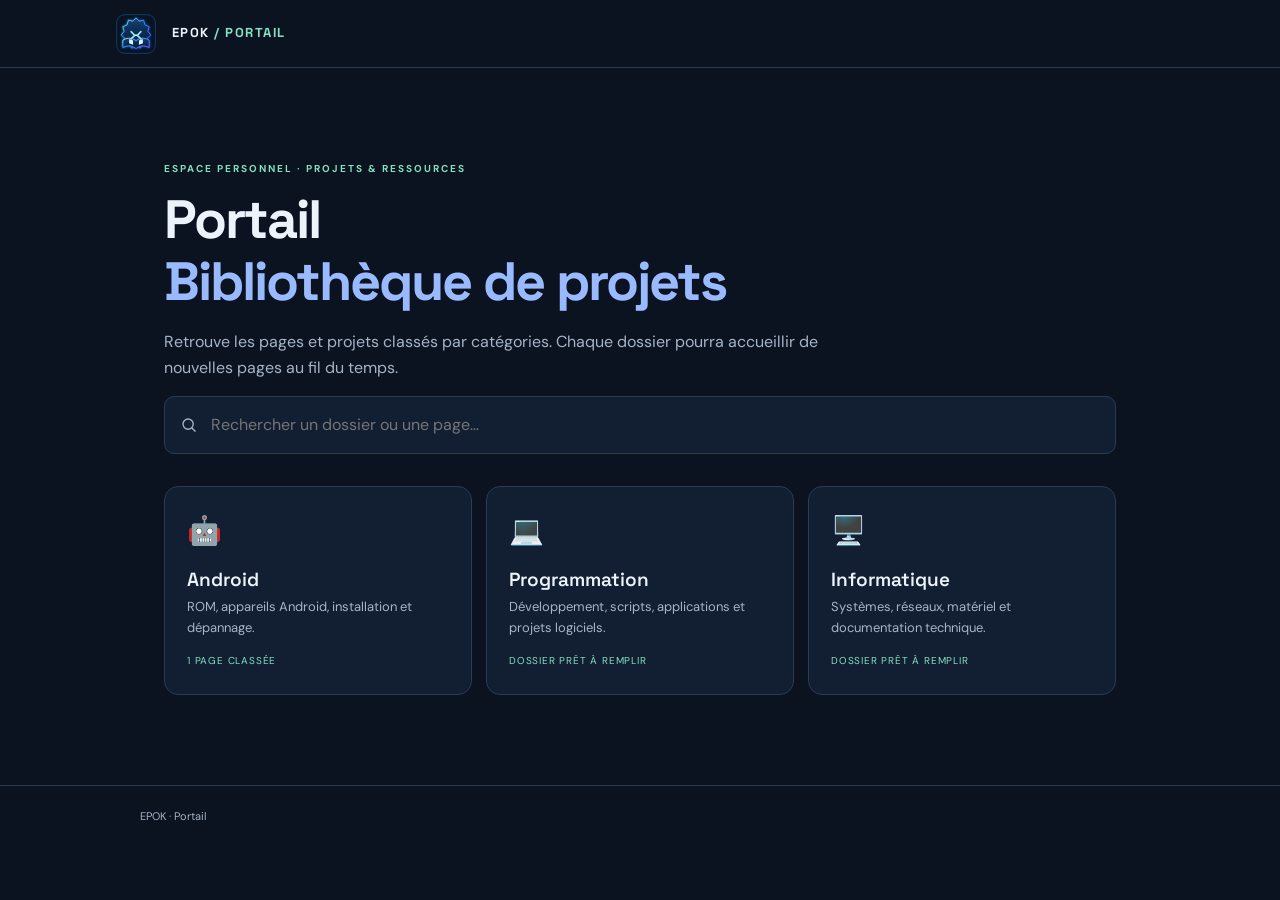
==== index.html @ 2ad29265 "Align search icon across portal pages" ====
<!doctype html><html lang="fr"><head><meta charset="utf-8"><meta name="viewport" content="width=device-width,initial-scale=1"><link rel="icon" type="image/svg+xml" href="assets/epok-logo.svg"><meta name="theme-color" content="#0b1220"><meta name="description" content="Espace de classement des projets et pages EPOK."><title>Portail · EPOK</title><style>
@import url('https://fonts.googleapis.com/css2?family=DM+Sans:wght@400;500;600;700&family=Space+Grotesk:wght@400;500;600;700&display=swap');
:root{--bg:#0b1220;--panel:#121f32;--line:#2a3b52;--txt:#edf3fb;--muted:#a5b4c7;--mint:#83e0c1;--blue:#9abaff}*{box-sizing:border-box}body{margin:0;background:var(--bg);color:var(--txt);font:16px/1.6 'DM Sans',sans-serif}.top{height:68px;padding:0 max(calc((100vw - 1050px)/2),24px);display:flex;align-items:center;border-bottom:1px solid var(--line)}a{color:inherit;text-decoration:none}.brand{font:700 13px 'Space Grotesk';letter-spacing:1.5px}.logo{display:inline-grid;place-items:center;background:var(--mint);color:#10251f;width:29px;height:29px;border-radius:8px;margin-right:9px}.logo-img{width:42px;height:42px;object-fit:contain;margin-right:10px;vertical-align:middle}main{max-width:1000px;margin:auto;padding:45px 24px 90px}.crumb{font-size:13px;color:var(--muted)}.crumb a{color:var(--mint)}.eyebrow{font-size:10px;letter-spacing:2px;color:var(--mint);font-weight:700;margin-top:48px}h1{font:700 clamp(34px,6vw,54px)/1.15 'Space Grotesk';letter-spacing:-2px;margin:12px 0}.lead{color:var(--muted);max-width:680px}.grid{display:grid;grid-template-columns:repeat(auto-fit,minmax(230px,1fr));gap:14px;margin-top:32px}.card{display:block;padding:22px;background:var(--panel);border:1px solid var(--line);border-radius:14px;min-height:155px;transition:.2s}.card:hover{border-color:var(--mint);transform:translateY(-2px)}.ico{font-size:28px}.card h2{font:600 19px 'Space Grotesk';margin:13px 0 5px}.card p{font-size:13px;color:var(--muted);margin:0}.tag{display:inline-block;margin-top:15px;font-size:10px;color:var(--mint);letter-spacing:.8px;text-transform:uppercase}.search{position:relative;max-width:650px;margin-top:28px}.search input{width:100%;padding:15px 18px 15px 46px;border:1px solid var(--line);border-radius:10px;background:var(--panel);color:var(--txt);font:inherit;outline:none}.search input:focus{border-color:var(--mint)}.search .search-icon{position:absolute;left:16px;top:50%;transform:translateY(-50%);width:18px;height:18px;color:var(--muted);display:block;pointer-events:none}.empty{display:none;color:var(--muted);padding:18px;border:1px dashed var(--line);border-radius:10px;margin-top:15px}footer{border-top:1px solid var(--line);padding:22px max(calc((100vw - 1000px)/2),24px);color:var(--muted);font-size:11px}
</style></head><body><header class="top"><a class="brand" href="./"><img class="logo-img" src="assets/epok-logo.svg" alt="EPOK"> EPOK <span style="color:#83e0c1">/ PORTAIL</span></a></header><main><div class="eyebrow">ESPACE PERSONNEL · PROJETS & RESSOURCES</div><h1>Portail<br><span style="color:var(--blue)">Bibliothèque de projets</span></h1><p class="lead">Retrouve les pages et projets classés par catégories. Chaque dossier pourra accueillir de nouvelles pages au fil du temps.</p><label class="search"><svg class="search-icon" viewBox="0 0 24 24" aria-hidden="true" focusable="false"><circle cx="10.8" cy="10.8" r="6.8" fill="none" stroke="currentColor" stroke-width="1.8"/><path d="m16 16 4.2 4.2" fill="none" stroke="currentColor" stroke-width="1.8" stroke-linecap="round"/></svg><input id="q" type="search" placeholder="Rechercher un dossier ou une page…" aria-label="Rechercher"></label><div class="grid" id="grid"><a class="card item" href="android/"><span class="ico">🤖</span><h2>Android</h2><p>ROM, appareils Android, installation et dépannage.</p><span class="tag">1 page classée</span></a><a class="card item" href="programmation/"><span class="ico">💻</span><h2>Programmation</h2><p>Développement, scripts, applications et projets logiciels.</p><span class="tag">Dossier prêt à remplir</span></a><a class="card item" href="informatique/"><span class="ico">🖥️</span><h2>Informatique</h2><p>Systèmes, réseaux, matériel et documentation technique.</p><span class="tag">Dossier prêt à remplir</span></a></div><p class="empty" id="empty">Aucun dossier trouvé.</p></main><footer>EPOK · Portail</footer><script>const q=document.getElementById('q'),items=[...document.querySelectorAll('.item')],empty=document.getElementById('empty');q.addEventListener('input',()=>{let n=0;const v=q.value.toLocaleLowerCase('fr').trim();items.forEach(x=>{const ok=x.innerText.toLocaleLowerCase('fr').includes(v);x.style.display=ok?'block':'none';if(ok)n++});empty.style.display=n?'none':'block'});</script></body></html>
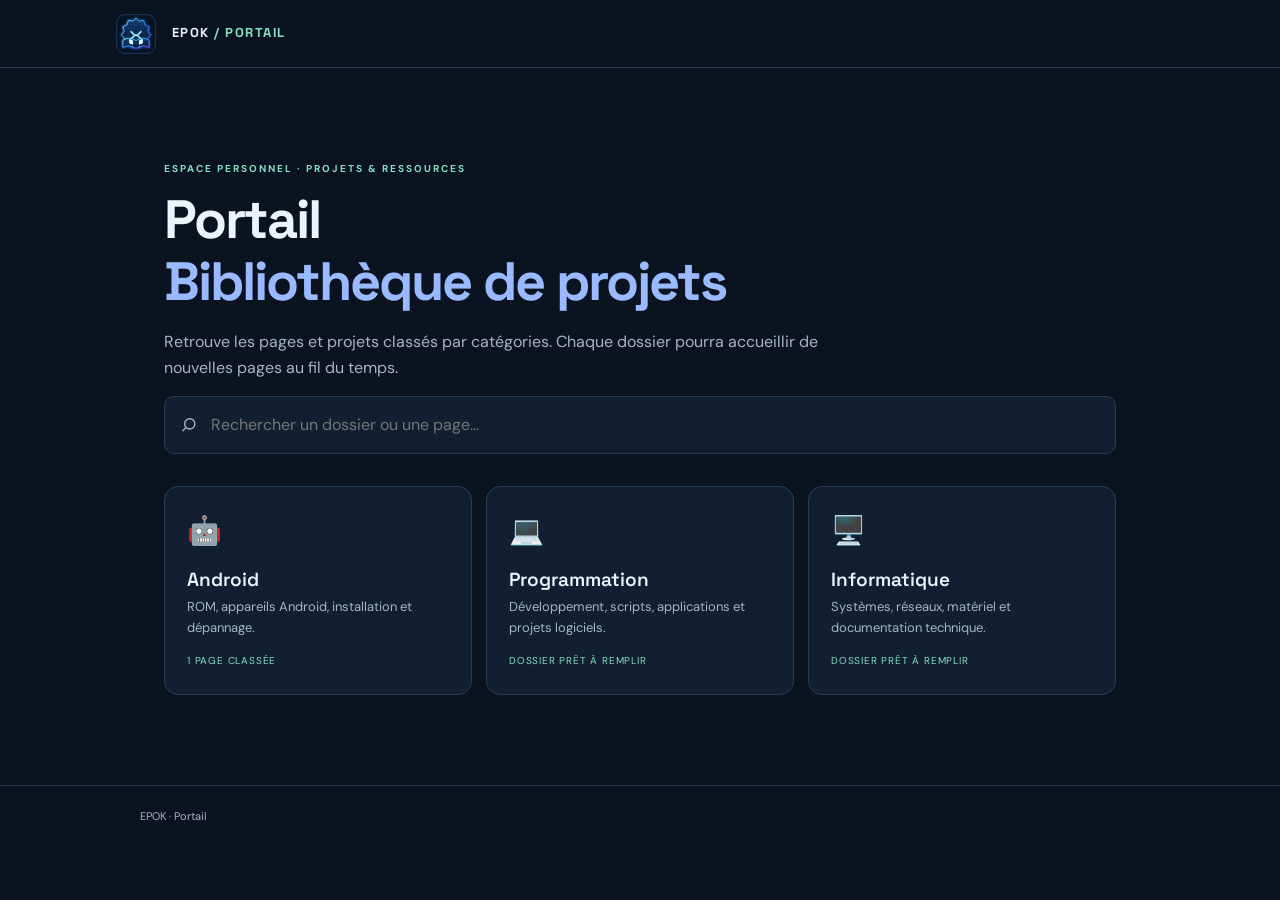
==== commit 47e87ade: "Match search icon orientation to reference" ====
--- a/index.html
+++ b/index.html
@@ -1,4 +1,4 @@
 <!doctype html><html lang="fr"><head><meta charset="utf-8"><meta name="viewport" content="width=device-width,initial-scale=1"><link rel="icon" type="image/svg+xml" href="assets/epok-logo.svg"><meta name="theme-color" content="#0b1220"><meta name="description" content="Espace de classement des projets et pages EPOK."><title>Portail · EPOK</title><style>
 @import url('https://fonts.googleapis.com/css2?family=DM+Sans:wght@400;500;600;700&family=Space+Grotesk:wght@400;500;600;700&display=swap');
 :root{--bg:#0b1220;--panel:#121f32;--line:#2a3b52;--txt:#edf3fb;--muted:#a5b4c7;--mint:#83e0c1;--blue:#9abaff}*{box-sizing:border-box}body{margin:0;background:var(--bg);color:var(--txt);font:16px/1.6 'DM Sans',sans-serif}.top{height:68px;padding:0 max(calc((100vw - 1050px)/2),24px);display:flex;align-items:center;border-bottom:1px solid var(--line)}a{color:inherit;text-decoration:none}.brand{font:700 13px 'Space Grotesk';letter-spacing:1.5px}.logo{display:inline-grid;place-items:center;background:var(--mint);color:#10251f;width:29px;height:29px;border-radius:8px;margin-right:9px}.logo-img{width:42px;height:42px;object-fit:contain;margin-right:10px;vertical-align:middle}main{max-width:1000px;margin:auto;padding:45px 24px 90px}.crumb{font-size:13px;color:var(--muted)}.crumb a{color:var(--mint)}.eyebrow{font-size:10px;letter-spacing:2px;color:var(--mint);font-weight:700;margin-top:48px}h1{font:700 clamp(34px,6vw,54px)/1.15 'Space Grotesk';letter-spacing:-2px;margin:12px 0}.lead{color:var(--muted);max-width:680px}.grid{display:grid;grid-template-columns:repeat(auto-fit,minmax(230px,1fr));gap:14px;margin-top:32px}.card{display:block;padding:22px;background:var(--panel);border:1px solid var(--line);border-radius:14px;min-height:155px;transition:.2s}.card:hover{border-color:var(--mint);transform:translateY(-2px)}.ico{font-size:28px}.card h2{font:600 19px 'Space Grotesk';margin:13px 0 5px}.card p{font-size:13px;color:var(--muted);margin:0}.tag{display:inline-block;margin-top:15px;font-size:10px;color:var(--mint);letter-spacing:.8px;text-transform:uppercase}.search{position:relative;max-width:650px;margin-top:28px}.search input{width:100%;padding:15px 18px 15px 46px;border:1px solid var(--line);border-radius:10px;background:var(--panel);color:var(--txt);font:inherit;outline:none}.search input:focus{border-color:var(--mint)}.search .search-icon{position:absolute;left:16px;top:50%;transform:translateY(-50%);width:18px;height:18px;color:var(--muted);display:block;pointer-events:none}.empty{display:none;color:var(--muted);padding:18px;border:1px dashed var(--line);border-radius:10px;margin-top:15px}footer{border-top:1px solid var(--line);padding:22px max(calc((100vw - 1000px)/2),24px);color:var(--muted);font-size:11px}
-</style></head><body><header class="top"><a class="brand" href="./"><img class="logo-img" src="assets/epok-logo.svg" alt="EPOK"> EPOK <span style="color:#83e0c1">/ PORTAIL</span></a></header><main><div class="eyebrow">ESPACE PERSONNEL · PROJETS & RESSOURCES</div><h1>Portail<br><span style="color:var(--blue)">Bibliothèque de projets</span></h1><p class="lead">Retrouve les pages et projets classés par catégories. Chaque dossier pourra accueillir de nouvelles pages au fil du temps.</p><label class="search"><svg class="search-icon" viewBox="0 0 24 24" aria-hidden="true" focusable="false"><circle cx="10.8" cy="10.8" r="6.8" fill="none" stroke="currentColor" stroke-width="1.8"/><path d="m16 16 4.2 4.2" fill="none" stroke="currentColor" stroke-width="1.8" stroke-linecap="round"/></svg><input id="q" type="search" placeholder="Rechercher un dossier ou une page…" aria-label="Rechercher"></label><div class="grid" id="grid"><a class="card item" href="android/"><span class="ico">🤖</span><h2>Android</h2><p>ROM, appareils Android, installation et dépannage.</p><span class="tag">1 page classée</span></a><a class="card item" href="programmation/"><span class="ico">💻</span><h2>Programmation</h2><p>Développement, scripts, applications et projets logiciels.</p><span class="tag">Dossier prêt à remplir</span></a><a class="card item" href="informatique/"><span class="ico">🖥️</span><h2>Informatique</h2><p>Systèmes, réseaux, matériel et documentation technique.</p><span class="tag">Dossier prêt à remplir</span></a></div><p class="empty" id="empty">Aucun dossier trouvé.</p></main><footer>EPOK · Portail</footer><script>const q=document.getElementById('q'),items=[...document.querySelectorAll('.item')],empty=document.getElementById('empty');q.addEventListener('input',()=>{let n=0;const v=q.value.toLocaleLowerCase('fr').trim();items.forEach(x=>{const ok=x.innerText.toLocaleLowerCase('fr').includes(v);x.style.display=ok?'block':'none';if(ok)n++});empty.style.display=n?'none':'block'});</script></body></html>+</style></head><body><header class="top"><a class="brand" href="./"><img class="logo-img" src="assets/epok-logo.svg" alt="EPOK"> EPOK <span style="color:#83e0c1">/ PORTAIL</span></a></header><main><div class="eyebrow">ESPACE PERSONNEL · PROJETS & RESSOURCES</div><h1>Portail<br><span style="color:var(--blue)">Bibliothèque de projets</span></h1><p class="lead">Retrouve les pages et projets classés par catégories. Chaque dossier pourra accueillir de nouvelles pages au fil du temps.</p><label class="search"><svg class="search-icon" viewBox="0 0 24 24" aria-hidden="true" focusable="false"><circle cx="13" cy="10.5" r="6.8" fill="none" stroke="currentColor" stroke-width="1.8"/><path d="m8.2 15.3-4.4 4.4" fill="none" stroke="currentColor" stroke-width="1.8" stroke-linecap="round"/></svg><input id="q" type="search" placeholder="Rechercher un dossier ou une page…" aria-label="Rechercher"></label><div class="grid" id="grid"><a class="card item" href="android/"><span class="ico">🤖</span><h2>Android</h2><p>ROM, appareils Android, installation et dépannage.</p><span class="tag">1 page classée</span></a><a class="card item" href="programmation/"><span class="ico">💻</span><h2>Programmation</h2><p>Développement, scripts, applications et projets logiciels.</p><span class="tag">Dossier prêt à remplir</span></a><a class="card item" href="informatique/"><span class="ico">🖥️</span><h2>Informatique</h2><p>Systèmes, réseaux, matériel et documentation technique.</p><span class="tag">Dossier prêt à remplir</span></a></div><p class="empty" id="empty">Aucun dossier trouvé.</p></main><footer>EPOK · Portail</footer><script>const q=document.getElementById('q'),items=[...document.querySelectorAll('.item')],empty=document.getElementById('empty');q.addEventListener('input',()=>{let n=0;const v=q.value.toLocaleLowerCase('fr').trim();items.forEach(x=>{const ok=x.innerText.toLocaleLowerCase('fr').includes(v);x.style.display=ok?'block':'none';if(ok)n++});empty.style.display=n?'none':'block'});</script></body></html>
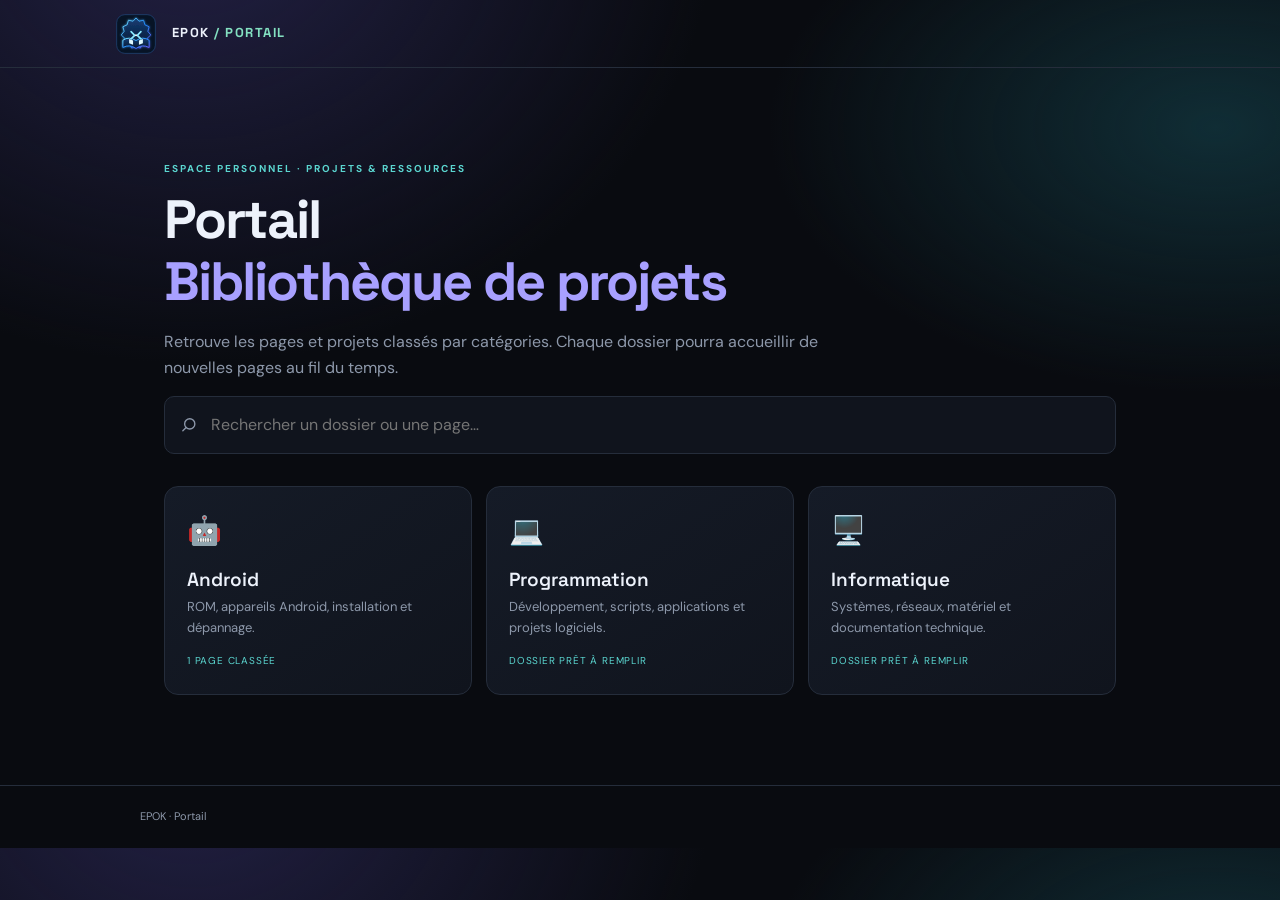
==== commit 3c1c5897: "Align EPOK portal colors and background with EPOK Social" ====
--- a/index.html
+++ b/index.html
@@ -1,4 +1,4 @@
-<!doctype html><html lang="fr"><head><meta charset="utf-8"><meta name="viewport" content="width=device-width,initial-scale=1"><link rel="icon" type="image/svg+xml" href="assets/epok-logo.svg"><meta name="theme-color" content="#0b1220"><meta name="description" content="Espace de classement des projets et pages EPOK."><title>Portail · EPOK</title><style>
+<!doctype html><html lang="fr"><head><meta charset="utf-8"><meta name="viewport" content="width=device-width,initial-scale=1"><link rel="icon" type="image/svg+xml" href="assets/epok-favicon.svg"><meta name="theme-color" content="#0b1220"><meta name="description" content="Espace de classement des projets et pages EPOK."><title>Portail · EPOK</title><style>
 @import url('https://fonts.googleapis.com/css2?family=DM+Sans:wght@400;500;600;700&family=Space+Grotesk:wght@400;500;600;700&display=swap');
-:root{--bg:#0b1220;--panel:#121f32;--line:#2a3b52;--txt:#edf3fb;--muted:#a5b4c7;--mint:#83e0c1;--blue:#9abaff}*{box-sizing:border-box}body{margin:0;background:var(--bg);color:var(--txt);font:16px/1.6 'DM Sans',sans-serif}.top{height:68px;padding:0 max(calc((100vw - 1050px)/2),24px);display:flex;align-items:center;border-bottom:1px solid var(--line)}a{color:inherit;text-decoration:none}.brand{font:700 13px 'Space Grotesk';letter-spacing:1.5px}.logo{display:inline-grid;place-items:center;background:var(--mint);color:#10251f;width:29px;height:29px;border-radius:8px;margin-right:9px}.logo-img{width:42px;height:42px;object-fit:contain;margin-right:10px;vertical-align:middle}main{max-width:1000px;margin:auto;padding:45px 24px 90px}.crumb{font-size:13px;color:var(--muted)}.crumb a{color:var(--mint)}.eyebrow{font-size:10px;letter-spacing:2px;color:var(--mint);font-weight:700;margin-top:48px}h1{font:700 clamp(34px,6vw,54px)/1.15 'Space Grotesk';letter-spacing:-2px;margin:12px 0}.lead{color:var(--muted);max-width:680px}.grid{display:grid;grid-template-columns:repeat(auto-fit,minmax(230px,1fr));gap:14px;margin-top:32px}.card{display:block;padding:22px;background:var(--panel);border:1px solid var(--line);border-radius:14px;min-height:155px;transition:.2s}.card:hover{border-color:var(--mint);transform:translateY(-2px)}.ico{font-size:28px}.card h2{font:600 19px 'Space Grotesk';margin:13px 0 5px}.card p{font-size:13px;color:var(--muted);margin:0}.tag{display:inline-block;margin-top:15px;font-size:10px;color:var(--mint);letter-spacing:.8px;text-transform:uppercase}.search{position:relative;max-width:650px;margin-top:28px}.search input{width:100%;padding:15px 18px 15px 46px;border:1px solid var(--line);border-radius:10px;background:var(--panel);color:var(--txt);font:inherit;outline:none}.search input:focus{border-color:var(--mint)}.search .search-icon{position:absolute;left:16px;top:50%;transform:translateY(-50%);width:18px;height:18px;color:var(--muted);display:block;pointer-events:none}.empty{display:none;color:var(--muted);padding:18px;border:1px dashed var(--line);border-radius:10px;margin-top:15px}footer{border-top:1px solid var(--line);padding:22px max(calc((100vw - 1000px)/2),24px);color:var(--muted);font-size:11px}
+:root{--bg:#090b10;--panel:#10141d;--line:#252d3b;--txt:#edf2fb;--muted:#8d98aa;--mint:#5bd6d0;--blue:#a8a0ff}*{box-sizing:border-box}body{margin:0;background:radial-gradient(ellipse at 15% -10%,#222044 0,transparent 34%),radial-gradient(ellipse at 95% 15%,#102d35 0,transparent 26%),var(--bg);color:var(--txt);font:16px/1.6 'DM Sans',sans-serif}.top{height:68px;padding:0 max(calc((100vw - 1050px)/2),24px);display:flex;align-items:center;border-bottom:1px solid var(--line)}a{color:inherit;text-decoration:none}.brand{font:700 13px 'Space Grotesk';letter-spacing:1.5px}.logo{display:inline-grid;place-items:center;background:var(--mint);color:#10251f;width:29px;height:29px;border-radius:8px;margin-right:9px}.logo-img{width:42px;height:42px;object-fit:contain;margin-right:10px;vertical-align:middle}main{max-width:1000px;margin:auto;padding:45px 24px 90px}.crumb{font-size:13px;color:var(--muted)}.crumb a{color:var(--mint)}.eyebrow{font-size:10px;letter-spacing:2px;color:var(--mint);font-weight:700;margin-top:48px}h1{font:700 clamp(34px,6vw,54px)/1.15 'Space Grotesk';letter-spacing:-2px;margin:12px 0}.lead{color:var(--muted);max-width:680px}.grid{display:grid;grid-template-columns:repeat(auto-fit,minmax(230px,1fr));gap:14px;margin-top:32px}.card{display:block;padding:22px;background:linear-gradient(145deg,#151b27,#10141d);border:1px solid var(--line);border-radius:14px;min-height:155px;transition:.2s}.card:hover{border-color:var(--mint);transform:translateY(-2px)}.ico{font-size:28px}.card h2{font:600 19px 'Space Grotesk';margin:13px 0 5px}.card p{font-size:13px;color:var(--muted);margin:0}.tag{display:inline-block;margin-top:15px;font-size:10px;color:var(--mint);letter-spacing:.8px;text-transform:uppercase}.search{position:relative;max-width:650px;margin-top:28px}.search input{width:100%;padding:15px 18px 15px 46px;border:1px solid var(--line);border-radius:10px;background:#10141d;color:var(--txt);font:inherit;outline:none}.search input:focus{border-color:var(--mint)}.search .search-icon{position:absolute;left:16px;top:50%;transform:translateY(-50%);width:18px;height:18px;color:var(--muted);display:block;pointer-events:none}.empty{display:none;color:var(--muted);padding:18px;border:1px dashed var(--line);border-radius:10px;margin-top:15px}footer{border-top:1px solid var(--line);padding:22px max(calc((100vw - 1000px)/2),24px);color:var(--muted);font-size:11px}
 </style></head><body><header class="top"><a class="brand" href="./"><img class="logo-img" src="assets/epok-logo.svg" alt="EPOK"> EPOK <span style="color:#83e0c1">/ PORTAIL</span></a></header><main><div class="eyebrow">ESPACE PERSONNEL · PROJETS & RESSOURCES</div><h1>Portail<br><span style="color:var(--blue)">Bibliothèque de projets</span></h1><p class="lead">Retrouve les pages et projets classés par catégories. Chaque dossier pourra accueillir de nouvelles pages au fil du temps.</p><label class="search"><svg class="search-icon" viewBox="0 0 24 24" aria-hidden="true" focusable="false"><circle cx="13" cy="10.5" r="6.8" fill="none" stroke="currentColor" stroke-width="1.8"/><path d="m8.2 15.3-4.4 4.4" fill="none" stroke="currentColor" stroke-width="1.8" stroke-linecap="round"/></svg><input id="q" type="search" placeholder="Rechercher un dossier ou une page…" aria-label="Rechercher"></label><div class="grid" id="grid"><a class="card item" href="android/"><span class="ico">🤖</span><h2>Android</h2><p>ROM, appareils Android, installation et dépannage.</p><span class="tag">1 page classée</span></a><a class="card item" href="programmation/"><span class="ico">💻</span><h2>Programmation</h2><p>Développement, scripts, applications et projets logiciels.</p><span class="tag">Dossier prêt à remplir</span></a><a class="card item" href="informatique/"><span class="ico">🖥️</span><h2>Informatique</h2><p>Systèmes, réseaux, matériel et documentation technique.</p><span class="tag">Dossier prêt à remplir</span></a></div><p class="empty" id="empty">Aucun dossier trouvé.</p></main><footer>EPOK · Portail</footer><script>const q=document.getElementById('q'),items=[...document.querySelectorAll('.item')],empty=document.getElementById('empty');q.addEventListener('input',()=>{let n=0;const v=q.value.toLocaleLowerCase('fr').trim();items.forEach(x=>{const ok=x.innerText.toLocaleLowerCase('fr').includes(v);x.style.display=ok?'block':'none';if(ok)n++});empty.style.display=n?'none':'block'});</script></body></html>
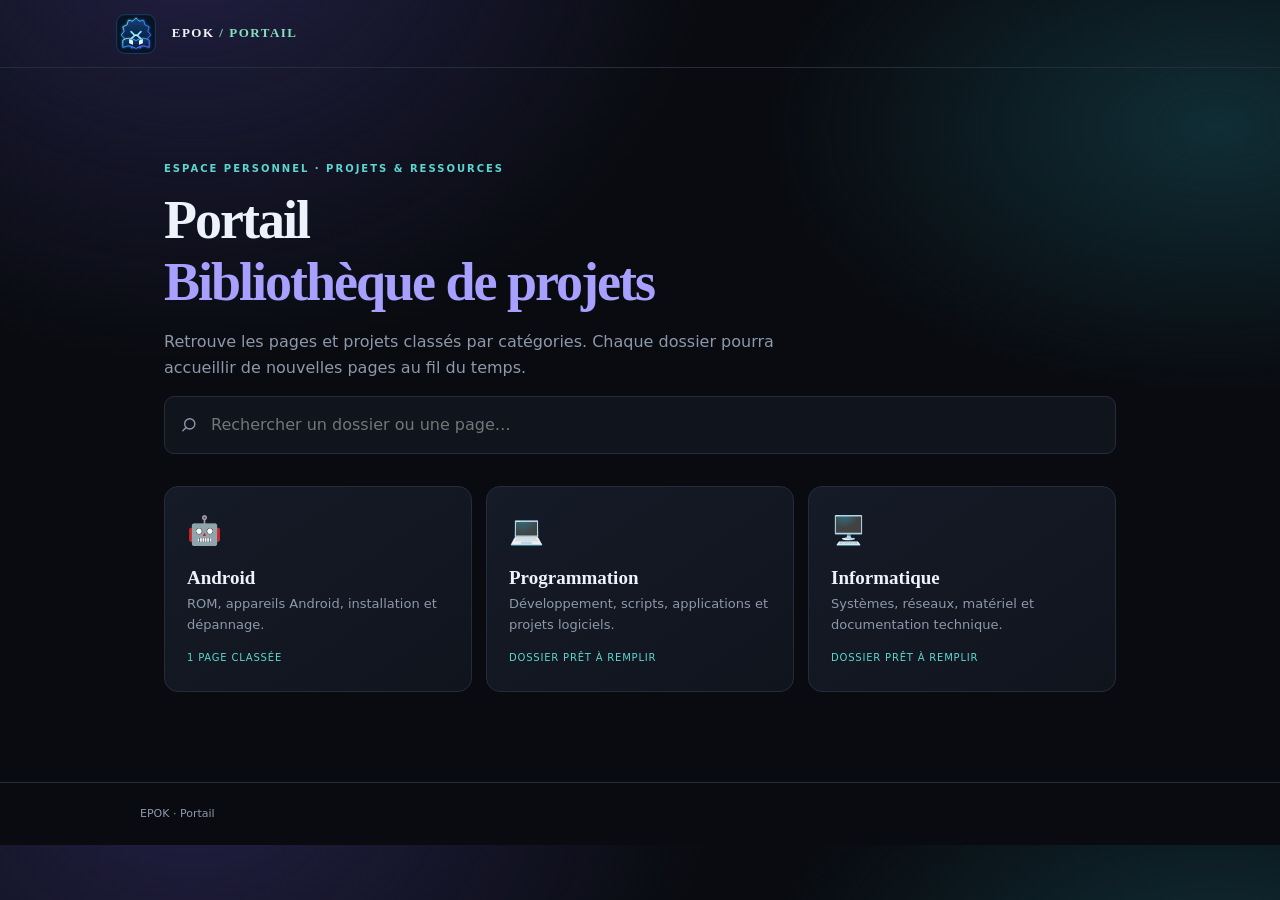
==== commit 36048f16: "Use EPOK Social typography on portal" ====
--- a/index.html
+++ b/index.html
@@ -1,4 +1,4 @@
 <!doctype html><html lang="fr"><head><meta charset="utf-8"><meta name="viewport" content="width=device-width,initial-scale=1"><link rel="icon" type="image/svg+xml" href="assets/epok-favicon.svg"><meta name="theme-color" content="#0b1220"><meta name="description" content="Espace de classement des projets et pages EPOK."><title>Portail · EPOK</title><style>
-@import url('https://fonts.googleapis.com/css2?family=DM+Sans:wght@400;500;600;700&family=Space+Grotesk:wght@400;500;600;700&display=swap');
-:root{--bg:#090b10;--panel:#10141d;--line:#252d3b;--txt:#edf2fb;--muted:#8d98aa;--mint:#5bd6d0;--blue:#a8a0ff}*{box-sizing:border-box}body{margin:0;background:radial-gradient(ellipse at 15% -10%,#222044 0,transparent 34%),radial-gradient(ellipse at 95% 15%,#102d35 0,transparent 26%),var(--bg);color:var(--txt);font:16px/1.6 'DM Sans',sans-serif}.top{height:68px;padding:0 max(calc((100vw - 1050px)/2),24px);display:flex;align-items:center;border-bottom:1px solid var(--line)}a{color:inherit;text-decoration:none}.brand{font:700 13px 'Space Grotesk';letter-spacing:1.5px}.logo{display:inline-grid;place-items:center;background:var(--mint);color:#10251f;width:29px;height:29px;border-radius:8px;margin-right:9px}.logo-img{width:42px;height:42px;object-fit:contain;margin-right:10px;vertical-align:middle}main{max-width:1000px;margin:auto;padding:45px 24px 90px}.crumb{font-size:13px;color:var(--muted)}.crumb a{color:var(--mint)}.eyebrow{font-size:10px;letter-spacing:2px;color:var(--mint);font-weight:700;margin-top:48px}h1{font:700 clamp(34px,6vw,54px)/1.15 'Space Grotesk';letter-spacing:-2px;margin:12px 0}.lead{color:var(--muted);max-width:680px}.grid{display:grid;grid-template-columns:repeat(auto-fit,minmax(230px,1fr));gap:14px;margin-top:32px}.card{display:block;padding:22px;background:linear-gradient(145deg,#151b27,#10141d);border:1px solid var(--line);border-radius:14px;min-height:155px;transition:.2s}.card:hover{border-color:var(--mint);transform:translateY(-2px)}.ico{font-size:28px}.card h2{font:600 19px 'Space Grotesk';margin:13px 0 5px}.card p{font-size:13px;color:var(--muted);margin:0}.tag{display:inline-block;margin-top:15px;font-size:10px;color:var(--mint);letter-spacing:.8px;text-transform:uppercase}.search{position:relative;max-width:650px;margin-top:28px}.search input{width:100%;padding:15px 18px 15px 46px;border:1px solid var(--line);border-radius:10px;background:#10141d;color:var(--txt);font:inherit;outline:none}.search input:focus{border-color:var(--mint)}.search .search-icon{position:absolute;left:16px;top:50%;transform:translateY(-50%);width:18px;height:18px;color:var(--muted);display:block;pointer-events:none}.empty{display:none;color:var(--muted);padding:18px;border:1px dashed var(--line);border-radius:10px;margin-top:15px}footer{border-top:1px solid var(--line);padding:22px max(calc((100vw - 1000px)/2),24px);color:var(--muted);font-size:11px}
+
+:root{--bg:#090b10;--panel:#10141d;--line:#252d3b;--txt:#edf2fb;--muted:#8d98aa;--mint:#5bd6d0;--blue:#a8a0ff}*{box-sizing:border-box}body{margin:0;background:radial-gradient(ellipse at 15% -10%,#222044 0,transparent 34%),radial-gradient(ellipse at 95% 15%,#102d35 0,transparent 26%),var(--bg);color:var(--txt);font:16px/1.6 Inter,ui-sans-serif,system-ui,-apple-system,Segoe UI,sans-serif}.top{height:68px;padding:0 max(calc((100vw - 1050px)/2),24px);display:flex;align-items:center;border-bottom:1px solid var(--line)}a{color:inherit;text-decoration:none}.brand{font:700 13px Inter;letter-spacing:1.5px}.logo{display:inline-grid;place-items:center;background:var(--mint);color:#10251f;width:29px;height:29px;border-radius:8px;margin-right:9px}.logo-img{width:42px;height:42px;object-fit:contain;margin-right:10px;vertical-align:middle}main{max-width:1000px;margin:auto;padding:45px 24px 90px}.crumb{font-size:13px;color:var(--muted)}.crumb a{color:var(--mint)}.eyebrow{font-size:10px;letter-spacing:2px;color:var(--mint);font-weight:700;margin-top:48px}h1{font:700 clamp(34px,6vw,54px)/1.15 'Space Grotesk';letter-spacing:-2px;margin:12px 0}.lead{color:var(--muted);max-width:680px}.grid{display:grid;grid-template-columns:repeat(auto-fit,minmax(230px,1fr));gap:14px;margin-top:32px}.card{display:block;padding:22px;background:linear-gradient(145deg,#151b27,#10141d);border:1px solid var(--line);border-radius:14px;min-height:155px;transition:.2s}.card:hover{border-color:var(--mint);transform:translateY(-2px)}.ico{font-size:28px}.card h2{font:600 19px 'Space Grotesk';margin:13px 0 5px}.card p{font-size:13px;color:var(--muted);margin:0}.tag{display:inline-block;margin-top:15px;font-size:10px;color:var(--mint);letter-spacing:.8px;text-transform:uppercase}.search{position:relative;max-width:650px;margin-top:28px}.search input{width:100%;padding:15px 18px 15px 46px;border:1px solid var(--line);border-radius:10px;background:#10141d;color:var(--txt);font:inherit;outline:none}.search input:focus{border-color:var(--mint)}.search .search-icon{position:absolute;left:16px;top:50%;transform:translateY(-50%);width:18px;height:18px;color:var(--muted);display:block;pointer-events:none}.empty{display:none;color:var(--muted);padding:18px;border:1px dashed var(--line);border-radius:10px;margin-top:15px}footer{border-top:1px solid var(--line);padding:22px max(calc((100vw - 1000px)/2),24px);color:var(--muted);font-size:11px}
 </style></head><body><header class="top"><a class="brand" href="./"><img class="logo-img" src="assets/epok-logo.svg" alt="EPOK"> EPOK <span style="color:#83e0c1">/ PORTAIL</span></a></header><main><div class="eyebrow">ESPACE PERSONNEL · PROJETS & RESSOURCES</div><h1>Portail<br><span style="color:var(--blue)">Bibliothèque de projets</span></h1><p class="lead">Retrouve les pages et projets classés par catégories. Chaque dossier pourra accueillir de nouvelles pages au fil du temps.</p><label class="search"><svg class="search-icon" viewBox="0 0 24 24" aria-hidden="true" focusable="false"><circle cx="13" cy="10.5" r="6.8" fill="none" stroke="currentColor" stroke-width="1.8"/><path d="m8.2 15.3-4.4 4.4" fill="none" stroke="currentColor" stroke-width="1.8" stroke-linecap="round"/></svg><input id="q" type="search" placeholder="Rechercher un dossier ou une page…" aria-label="Rechercher"></label><div class="grid" id="grid"><a class="card item" href="android/"><span class="ico">🤖</span><h2>Android</h2><p>ROM, appareils Android, installation et dépannage.</p><span class="tag">1 page classée</span></a><a class="card item" href="programmation/"><span class="ico">💻</span><h2>Programmation</h2><p>Développement, scripts, applications et projets logiciels.</p><span class="tag">Dossier prêt à remplir</span></a><a class="card item" href="informatique/"><span class="ico">🖥️</span><h2>Informatique</h2><p>Systèmes, réseaux, matériel et documentation technique.</p><span class="tag">Dossier prêt à remplir</span></a></div><p class="empty" id="empty">Aucun dossier trouvé.</p></main><footer>EPOK · Portail</footer><script>const q=document.getElementById('q'),items=[...document.querySelectorAll('.item')],empty=document.getElementById('empty');q.addEventListener('input',()=>{let n=0;const v=q.value.toLocaleLowerCase('fr').trim();items.forEach(x=>{const ok=x.innerText.toLocaleLowerCase('fr').includes(v);x.style.display=ok?'block':'none';if(ok)n++});empty.style.display=n?'none':'block'});</script></body></html>
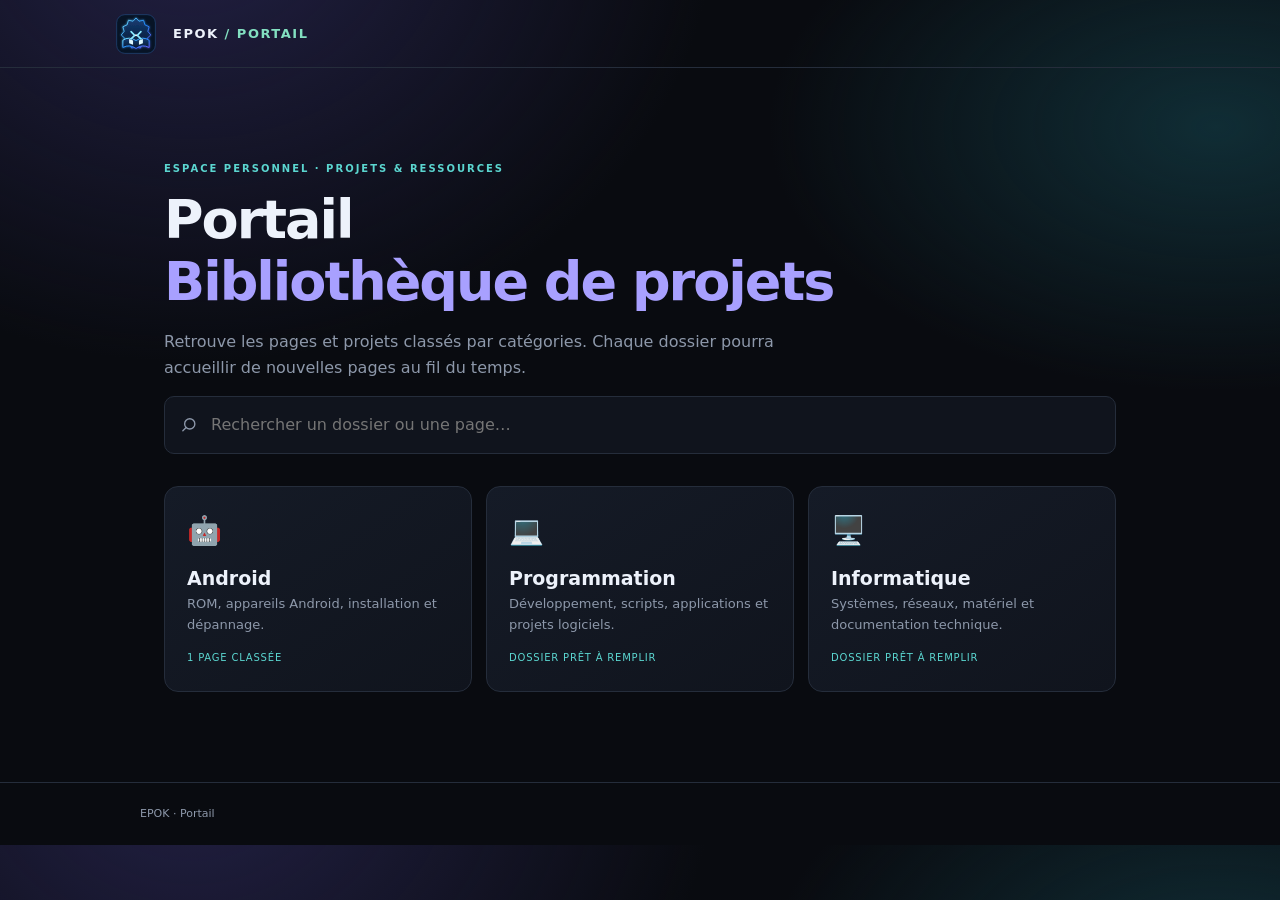
==== commit 7b43033a: "Unify typography with EPOK Social font stack" ====
--- a/index.html
+++ b/index.html
@@ -1,4 +1,4 @@
 <!doctype html><html lang="fr"><head><meta charset="utf-8"><meta name="viewport" content="width=device-width,initial-scale=1"><link rel="icon" type="image/svg+xml" href="assets/epok-favicon.svg"><meta name="theme-color" content="#0b1220"><meta name="description" content="Espace de classement des projets et pages EPOK."><title>Portail · EPOK</title><style>
 
-:root{--bg:#090b10;--panel:#10141d;--line:#252d3b;--txt:#edf2fb;--muted:#8d98aa;--mint:#5bd6d0;--blue:#a8a0ff}*{box-sizing:border-box}body{margin:0;background:radial-gradient(ellipse at 15% -10%,#222044 0,transparent 34%),radial-gradient(ellipse at 95% 15%,#102d35 0,transparent 26%),var(--bg);color:var(--txt);font:16px/1.6 Inter,ui-sans-serif,system-ui,-apple-system,Segoe UI,sans-serif}.top{height:68px;padding:0 max(calc((100vw - 1050px)/2),24px);display:flex;align-items:center;border-bottom:1px solid var(--line)}a{color:inherit;text-decoration:none}.brand{font:700 13px Inter;letter-spacing:1.5px}.logo{display:inline-grid;place-items:center;background:var(--mint);color:#10251f;width:29px;height:29px;border-radius:8px;margin-right:9px}.logo-img{width:42px;height:42px;object-fit:contain;margin-right:10px;vertical-align:middle}main{max-width:1000px;margin:auto;padding:45px 24px 90px}.crumb{font-size:13px;color:var(--muted)}.crumb a{color:var(--mint)}.eyebrow{font-size:10px;letter-spacing:2px;color:var(--mint);font-weight:700;margin-top:48px}h1{font:700 clamp(34px,6vw,54px)/1.15 'Space Grotesk';letter-spacing:-2px;margin:12px 0}.lead{color:var(--muted);max-width:680px}.grid{display:grid;grid-template-columns:repeat(auto-fit,minmax(230px,1fr));gap:14px;margin-top:32px}.card{display:block;padding:22px;background:linear-gradient(145deg,#151b27,#10141d);border:1px solid var(--line);border-radius:14px;min-height:155px;transition:.2s}.card:hover{border-color:var(--mint);transform:translateY(-2px)}.ico{font-size:28px}.card h2{font:600 19px 'Space Grotesk';margin:13px 0 5px}.card p{font-size:13px;color:var(--muted);margin:0}.tag{display:inline-block;margin-top:15px;font-size:10px;color:var(--mint);letter-spacing:.8px;text-transform:uppercase}.search{position:relative;max-width:650px;margin-top:28px}.search input{width:100%;padding:15px 18px 15px 46px;border:1px solid var(--line);border-radius:10px;background:#10141d;color:var(--txt);font:inherit;outline:none}.search input:focus{border-color:var(--mint)}.search .search-icon{position:absolute;left:16px;top:50%;transform:translateY(-50%);width:18px;height:18px;color:var(--muted);display:block;pointer-events:none}.empty{display:none;color:var(--muted);padding:18px;border:1px dashed var(--line);border-radius:10px;margin-top:15px}footer{border-top:1px solid var(--line);padding:22px max(calc((100vw - 1000px)/2),24px);color:var(--muted);font-size:11px}
+:root{--bg:#090b10;--panel:#10141d;--line:#252d3b;--txt:#edf2fb;--muted:#8d98aa;--mint:#5bd6d0;--blue:#a8a0ff}*{box-sizing:border-box}body{margin:0;background:radial-gradient(ellipse at 15% -10%,#222044 0,transparent 34%),radial-gradient(ellipse at 95% 15%,#102d35 0,transparent 26%),var(--bg);color:var(--txt);font:16px/1.6 Inter,ui-sans-serif,system-ui,-apple-system,Segoe UI,sans-serif}.top{height:68px;padding:0 max(calc((100vw - 1050px)/2),24px);display:flex;align-items:center;border-bottom:1px solid var(--line)}a{color:inherit;text-decoration:none}.brand{font:700 13px Inter,ui-sans-serif,system-ui,-apple-system,Segoe UI,sans-serif;letter-spacing:1.5px}.logo{display:inline-grid;place-items:center;background:var(--mint);color:#10251f;width:29px;height:29px;border-radius:8px;margin-right:9px}.logo-img{width:42px;height:42px;object-fit:contain;margin-right:10px;vertical-align:middle}main{max-width:1000px;margin:auto;padding:45px 24px 90px}.crumb{font-size:13px;color:var(--muted)}.crumb a{color:var(--mint)}.eyebrow{font-size:10px;letter-spacing:2px;color:var(--mint);font-weight:700;margin-top:48px}h1{font:700 clamp(34px,6vw,54px)/1.15 Inter,ui-sans-serif,system-ui,-apple-system,Segoe UI,sans-serif;letter-spacing:-2px;margin:12px 0}.lead{color:var(--muted);max-width:680px}.grid{display:grid;grid-template-columns:repeat(auto-fit,minmax(230px,1fr));gap:14px;margin-top:32px}.card{display:block;padding:22px;background:linear-gradient(145deg,#151b27,#10141d);border:1px solid var(--line);border-radius:14px;min-height:155px;transition:.2s}.card:hover{border-color:var(--mint);transform:translateY(-2px)}.ico{font-size:28px}.card h2{font:600 19px Inter,ui-sans-serif,system-ui,-apple-system,Segoe UI,sans-serif;margin:13px 0 5px}.card p{font-size:13px;color:var(--muted);margin:0}.tag{display:inline-block;margin-top:15px;font-size:10px;color:var(--mint);letter-spacing:.8px;text-transform:uppercase}.search{position:relative;max-width:650px;margin-top:28px}.search input{width:100%;padding:15px 18px 15px 46px;border:1px solid var(--line);border-radius:10px;background:#10141d;color:var(--txt);font:inherit;outline:none}.search input:focus{border-color:var(--mint)}.search .search-icon{position:absolute;left:16px;top:50%;transform:translateY(-50%);width:18px;height:18px;color:var(--muted);display:block;pointer-events:none}.empty{display:none;color:var(--muted);padding:18px;border:1px dashed var(--line);border-radius:10px;margin-top:15px}footer{border-top:1px solid var(--line);padding:22px max(calc((100vw - 1000px)/2),24px);color:var(--muted);font-size:11px}
 </style></head><body><header class="top"><a class="brand" href="./"><img class="logo-img" src="assets/epok-logo.svg" alt="EPOK"> EPOK <span style="color:#83e0c1">/ PORTAIL</span></a></header><main><div class="eyebrow">ESPACE PERSONNEL · PROJETS & RESSOURCES</div><h1>Portail<br><span style="color:var(--blue)">Bibliothèque de projets</span></h1><p class="lead">Retrouve les pages et projets classés par catégories. Chaque dossier pourra accueillir de nouvelles pages au fil du temps.</p><label class="search"><svg class="search-icon" viewBox="0 0 24 24" aria-hidden="true" focusable="false"><circle cx="13" cy="10.5" r="6.8" fill="none" stroke="currentColor" stroke-width="1.8"/><path d="m8.2 15.3-4.4 4.4" fill="none" stroke="currentColor" stroke-width="1.8" stroke-linecap="round"/></svg><input id="q" type="search" placeholder="Rechercher un dossier ou une page…" aria-label="Rechercher"></label><div class="grid" id="grid"><a class="card item" href="android/"><span class="ico">🤖</span><h2>Android</h2><p>ROM, appareils Android, installation et dépannage.</p><span class="tag">1 page classée</span></a><a class="card item" href="programmation/"><span class="ico">💻</span><h2>Programmation</h2><p>Développement, scripts, applications et projets logiciels.</p><span class="tag">Dossier prêt à remplir</span></a><a class="card item" href="informatique/"><span class="ico">🖥️</span><h2>Informatique</h2><p>Systèmes, réseaux, matériel et documentation technique.</p><span class="tag">Dossier prêt à remplir</span></a></div><p class="empty" id="empty">Aucun dossier trouvé.</p></main><footer>EPOK · Portail</footer><script>const q=document.getElementById('q'),items=[...document.querySelectorAll('.item')],empty=document.getElementById('empty');q.addEventListener('input',()=>{let n=0;const v=q.value.toLocaleLowerCase('fr').trim();items.forEach(x=>{const ok=x.innerText.toLocaleLowerCase('fr').includes(v);x.style.display=ok?'block':'none';if(ok)n++});empty.style.display=n?'none':'block'});</script></body></html>
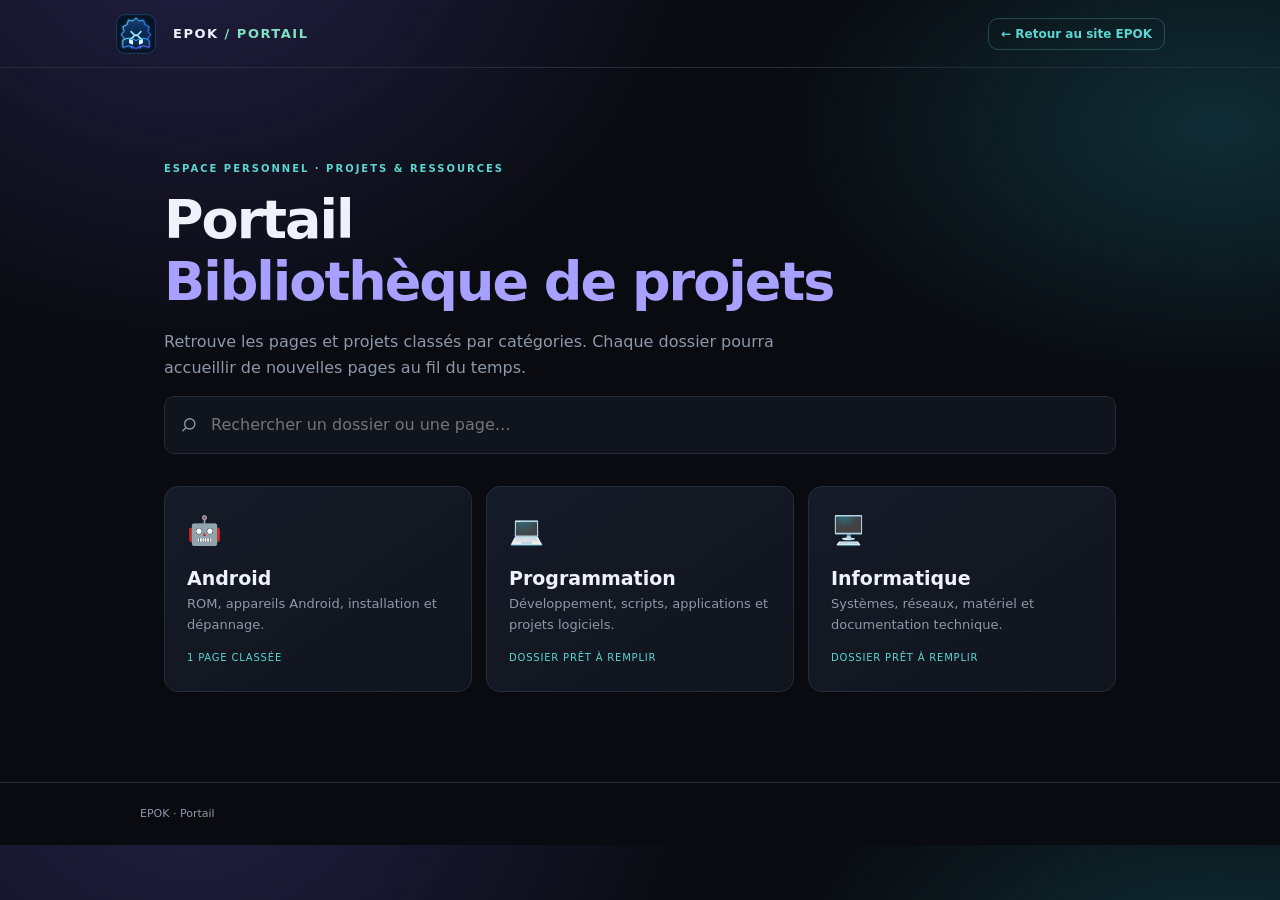
==== commit 60cf5977: "Add return link to EPOK central portal" ====
--- a/index.html
+++ b/index.html
@@ -1,4 +1,4 @@
 <!doctype html><html lang="fr"><head><meta charset="utf-8"><meta name="viewport" content="width=device-width,initial-scale=1"><link rel="icon" type="image/svg+xml" href="assets/epok-favicon.svg"><meta name="theme-color" content="#0b1220"><meta name="description" content="Espace de classement des projets et pages EPOK."><title>Portail · EPOK</title><style>
 
-:root{--bg:#090b10;--panel:#10141d;--line:#252d3b;--txt:#edf2fb;--muted:#8d98aa;--mint:#5bd6d0;--blue:#a8a0ff}*{box-sizing:border-box}body{margin:0;background:radial-gradient(ellipse at 15% -10%,#222044 0,transparent 34%),radial-gradient(ellipse at 95% 15%,#102d35 0,transparent 26%),var(--bg);color:var(--txt);font:16px/1.6 Inter,ui-sans-serif,system-ui,-apple-system,Segoe UI,sans-serif}.top{height:68px;padding:0 max(calc((100vw - 1050px)/2),24px);display:flex;align-items:center;border-bottom:1px solid var(--line)}a{color:inherit;text-decoration:none}.brand{font:700 13px Inter,ui-sans-serif,system-ui,-apple-system,Segoe UI,sans-serif;letter-spacing:1.5px}.logo{display:inline-grid;place-items:center;background:var(--mint);color:#10251f;width:29px;height:29px;border-radius:8px;margin-right:9px}.logo-img{width:42px;height:42px;object-fit:contain;margin-right:10px;vertical-align:middle}main{max-width:1000px;margin:auto;padding:45px 24px 90px}.crumb{font-size:13px;color:var(--muted)}.crumb a{color:var(--mint)}.eyebrow{font-size:10px;letter-spacing:2px;color:var(--mint);font-weight:700;margin-top:48px}h1{font:700 clamp(34px,6vw,54px)/1.15 Inter,ui-sans-serif,system-ui,-apple-system,Segoe UI,sans-serif;letter-spacing:-2px;margin:12px 0}.lead{color:var(--muted);max-width:680px}.grid{display:grid;grid-template-columns:repeat(auto-fit,minmax(230px,1fr));gap:14px;margin-top:32px}.card{display:block;padding:22px;background:linear-gradient(145deg,#151b27,#10141d);border:1px solid var(--line);border-radius:14px;min-height:155px;transition:.2s}.card:hover{border-color:var(--mint);transform:translateY(-2px)}.ico{font-size:28px}.card h2{font:600 19px Inter,ui-sans-serif,system-ui,-apple-system,Segoe UI,sans-serif;margin:13px 0 5px}.card p{font-size:13px;color:var(--muted);margin:0}.tag{display:inline-block;margin-top:15px;font-size:10px;color:var(--mint);letter-spacing:.8px;text-transform:uppercase}.search{position:relative;max-width:650px;margin-top:28px}.search input{width:100%;padding:15px 18px 15px 46px;border:1px solid var(--line);border-radius:10px;background:#10141d;color:var(--txt);font:inherit;outline:none}.search input:focus{border-color:var(--mint)}.search .search-icon{position:absolute;left:16px;top:50%;transform:translateY(-50%);width:18px;height:18px;color:var(--muted);display:block;pointer-events:none}.empty{display:none;color:var(--muted);padding:18px;border:1px dashed var(--line);border-radius:10px;margin-top:15px}footer{border-top:1px solid var(--line);padding:22px max(calc((100vw - 1000px)/2),24px);color:var(--muted);font-size:11px}
-</style></head><body><header class="top"><a class="brand" href="./"><img class="logo-img" src="assets/epok-logo.svg" alt="EPOK"> EPOK <span style="color:#83e0c1">/ PORTAIL</span></a></header><main><div class="eyebrow">ESPACE PERSONNEL · PROJETS & RESSOURCES</div><h1>Portail<br><span style="color:var(--blue)">Bibliothèque de projets</span></h1><p class="lead">Retrouve les pages et projets classés par catégories. Chaque dossier pourra accueillir de nouvelles pages au fil du temps.</p><label class="search"><svg class="search-icon" viewBox="0 0 24 24" aria-hidden="true" focusable="false"><circle cx="13" cy="10.5" r="6.8" fill="none" stroke="currentColor" stroke-width="1.8"/><path d="m8.2 15.3-4.4 4.4" fill="none" stroke="currentColor" stroke-width="1.8" stroke-linecap="round"/></svg><input id="q" type="search" placeholder="Rechercher un dossier ou une page…" aria-label="Rechercher"></label><div class="grid" id="grid"><a class="card item" href="android/"><span class="ico">🤖</span><h2>Android</h2><p>ROM, appareils Android, installation et dépannage.</p><span class="tag">1 page classée</span></a><a class="card item" href="programmation/"><span class="ico">💻</span><h2>Programmation</h2><p>Développement, scripts, applications et projets logiciels.</p><span class="tag">Dossier prêt à remplir</span></a><a class="card item" href="informatique/"><span class="ico">🖥️</span><h2>Informatique</h2><p>Systèmes, réseaux, matériel et documentation technique.</p><span class="tag">Dossier prêt à remplir</span></a></div><p class="empty" id="empty">Aucun dossier trouvé.</p></main><footer>EPOK · Portail</footer><script>const q=document.getElementById('q'),items=[...document.querySelectorAll('.item')],empty=document.getElementById('empty');q.addEventListener('input',()=>{let n=0;const v=q.value.toLocaleLowerCase('fr').trim();items.forEach(x=>{const ok=x.innerText.toLocaleLowerCase('fr').includes(v);x.style.display=ok?'block':'none';if(ok)n++});empty.style.display=n?'none':'block'});</script></body></html>+:root{--bg:#090b10;--panel:#10141d;--line:#252d3b;--txt:#edf2fb;--muted:#8d98aa;--mint:#5bd6d0;--blue:#a8a0ff}*{box-sizing:border-box}body{margin:0;background:radial-gradient(ellipse at 15% -10%,#222044 0,transparent 34%),radial-gradient(ellipse at 95% 15%,#102d35 0,transparent 26%),var(--bg);color:var(--txt);font:16px/1.6 Inter,ui-sans-serif,system-ui,-apple-system,Segoe UI,sans-serif}.top{height:68px;padding:0 max(calc((100vw - 1050px)/2),24px);display:flex;align-items:center;justify-content:space-between;border-bottom:1px solid var(--line)}.back-home{font:600 12px Inter,ui-sans-serif,system-ui,-apple-system,Segoe UI,sans-serif;color:var(--mint);padding:8px 12px;border:1px solid #5bd6d044;border-radius:10px;transition:.2s}.back-home:hover{background:#5bd6d012;border-color:var(--mint)}a{color:inherit;text-decoration:none}.brand{font:700 13px Inter,ui-sans-serif,system-ui,-apple-system,Segoe UI,sans-serif;letter-spacing:1.5px}.logo{display:inline-grid;place-items:center;background:var(--mint);color:#10251f;width:29px;height:29px;border-radius:8px;margin-right:9px}.logo-img{width:42px;height:42px;object-fit:contain;margin-right:10px;vertical-align:middle}main{max-width:1000px;margin:auto;padding:45px 24px 90px}.crumb{font-size:13px;color:var(--muted)}.crumb a{color:var(--mint)}.eyebrow{font-size:10px;letter-spacing:2px;color:var(--mint);font-weight:700;margin-top:48px}h1{font:700 clamp(34px,6vw,54px)/1.15 Inter,ui-sans-serif,system-ui,-apple-system,Segoe UI,sans-serif;letter-spacing:-2px;margin:12px 0}.lead{color:var(--muted);max-width:680px}.grid{display:grid;grid-template-columns:repeat(auto-fit,minmax(230px,1fr));gap:14px;margin-top:32px}.card{display:block;padding:22px;background:linear-gradient(145deg,#151b27,#10141d);border:1px solid var(--line);border-radius:14px;min-height:155px;transition:.2s}.card:hover{border-color:var(--mint);transform:translateY(-2px)}.ico{font-size:28px}.card h2{font:600 19px Inter,ui-sans-serif,system-ui,-apple-system,Segoe UI,sans-serif;margin:13px 0 5px}.card p{font-size:13px;color:var(--muted);margin:0}.tag{display:inline-block;margin-top:15px;font-size:10px;color:var(--mint);letter-spacing:.8px;text-transform:uppercase}.search{position:relative;max-width:650px;margin-top:28px}.search input{width:100%;padding:15px 18px 15px 46px;border:1px solid var(--line);border-radius:10px;background:#10141d;color:var(--txt);font:inherit;outline:none}.search input:focus{border-color:var(--mint)}.search .search-icon{position:absolute;left:16px;top:50%;transform:translateY(-50%);width:18px;height:18px;color:var(--muted);display:block;pointer-events:none}.empty{display:none;color:var(--muted);padding:18px;border:1px dashed var(--line);border-radius:10px;margin-top:15px}footer{border-top:1px solid var(--line);padding:22px max(calc((100vw - 1000px)/2),24px);color:var(--muted);font-size:11px}
+</style></head><body><header class="top"><a class="brand" href="./"><img class="logo-img" src="assets/epok-logo.svg" alt="EPOK"> EPOK <span style="color:#83e0c1">/ PORTAIL</span></a><a class="back-home" href="https://epokdotexe.github.io/epok/">← Retour au site EPOK</a></header><main><div class="eyebrow">ESPACE PERSONNEL · PROJETS & RESSOURCES</div><h1>Portail<br><span style="color:var(--blue)">Bibliothèque de projets</span></h1><p class="lead">Retrouve les pages et projets classés par catégories. Chaque dossier pourra accueillir de nouvelles pages au fil du temps.</p><label class="search"><svg class="search-icon" viewBox="0 0 24 24" aria-hidden="true" focusable="false"><circle cx="13" cy="10.5" r="6.8" fill="none" stroke="currentColor" stroke-width="1.8"/><path d="m8.2 15.3-4.4 4.4" fill="none" stroke="currentColor" stroke-width="1.8" stroke-linecap="round"/></svg><input id="q" type="search" placeholder="Rechercher un dossier ou une page…" aria-label="Rechercher"></label><div class="grid" id="grid"><a class="card item" href="android/"><span class="ico">🤖</span><h2>Android</h2><p>ROM, appareils Android, installation et dépannage.</p><span class="tag">1 page classée</span></a><a class="card item" href="programmation/"><span class="ico">💻</span><h2>Programmation</h2><p>Développement, scripts, applications et projets logiciels.</p><span class="tag">Dossier prêt à remplir</span></a><a class="card item" href="informatique/"><span class="ico">🖥️</span><h2>Informatique</h2><p>Systèmes, réseaux, matériel et documentation technique.</p><span class="tag">Dossier prêt à remplir</span></a></div><p class="empty" id="empty">Aucun dossier trouvé.</p></main><footer>EPOK · Portail</footer><script>const q=document.getElementById('q'),items=[...document.querySelectorAll('.item')],empty=document.getElementById('empty');q.addEventListener('input',()=>{let n=0;const v=q.value.toLocaleLowerCase('fr').trim();items.forEach(x=>{const ok=x.innerText.toLocaleLowerCase('fr').includes(v);x.style.display=ok?'block':'none';if(ok)n++});empty.style.display=n?'none':'block'});</script></body></html>
